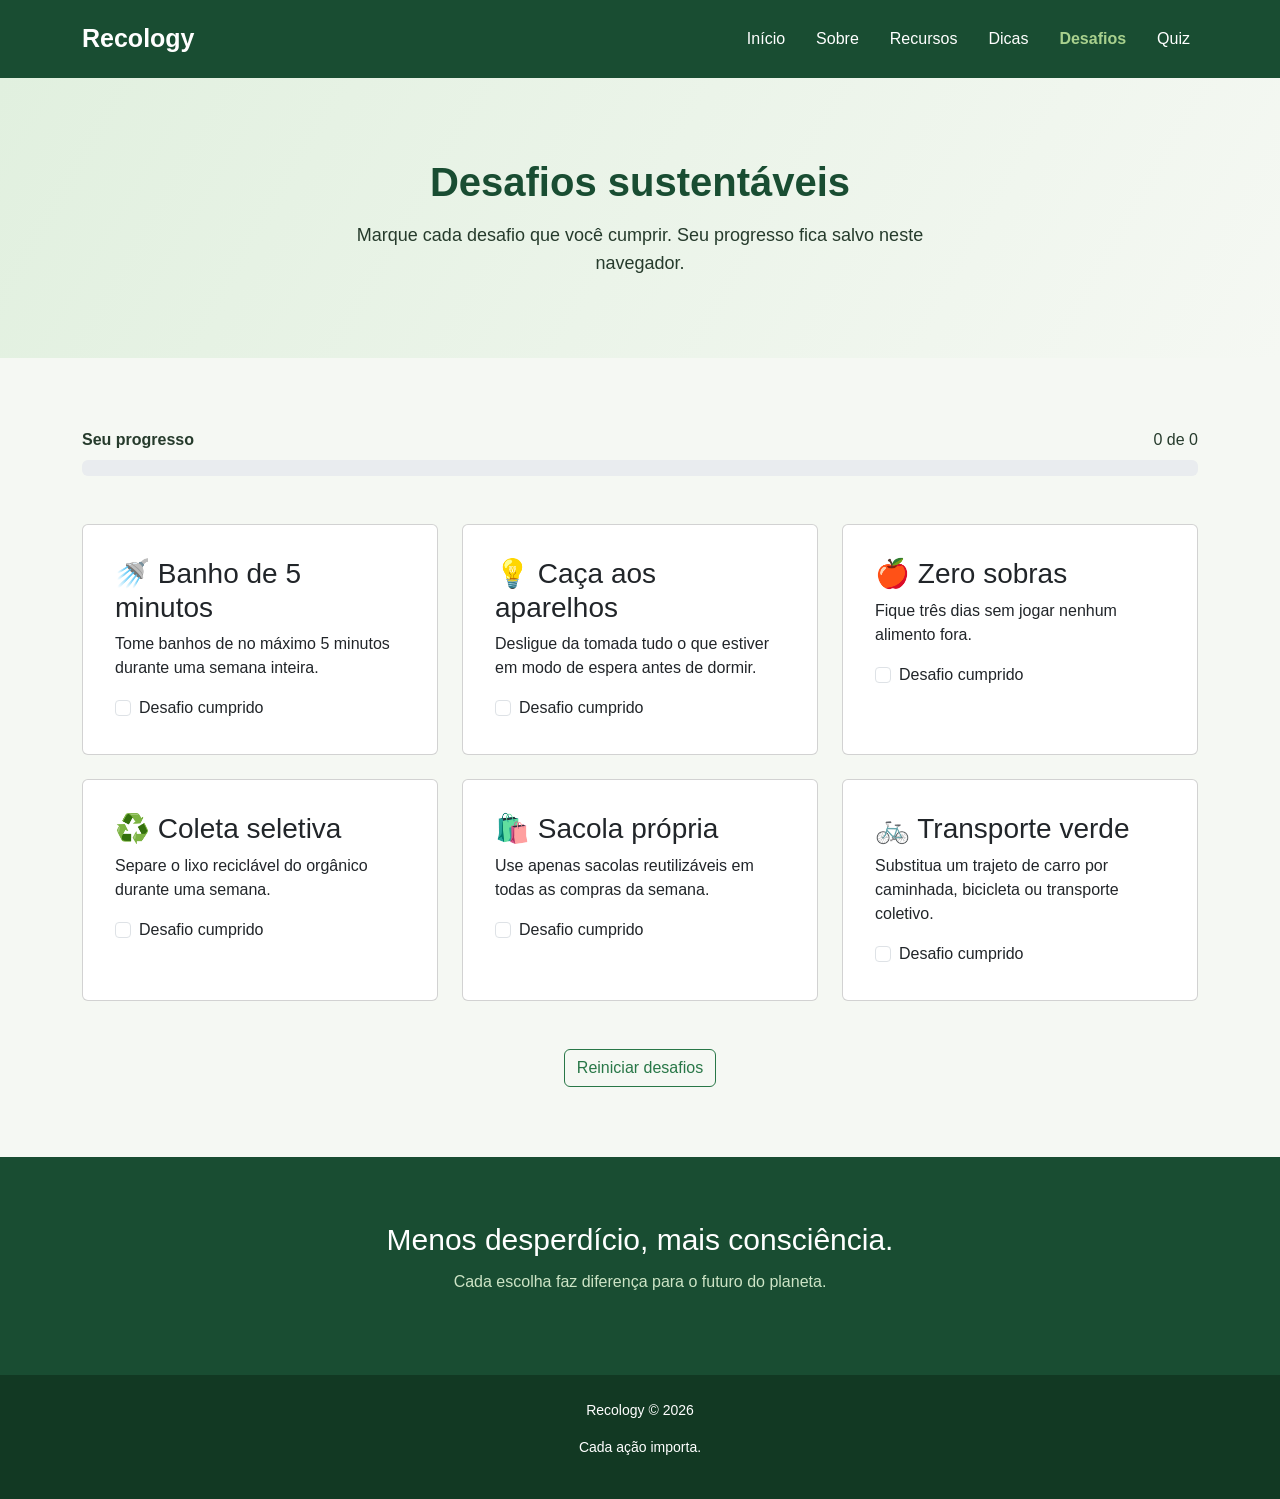
==== desafios.html @ abe6e10a "Mudanças no CSS, mudanças no Index, adicionada a página de Desafios junto á um JavaScript e uma pági" ====
<!DOCTYPE html>
<html lang="pt-BR">

<head>
    <meta charset="UTF-8">
    <meta name="viewport" content="width=device-width, initial-scale=1.0">

    <title>Desafios | Recology</title>

    <link href="https://cdn.jsdelivr.net/npm/bootstrap@5.3.3/dist/css/bootstrap.min.css" rel="stylesheet">
    <link rel="stylesheet" href="css/style.css">
</head>

<body>

    <nav class="navbar navbar-expand-lg navbar-dark menu">
        <div class="container">
            <a class="navbar-brand fw-bold" href="index.html">Recology</a>

            <button class="navbar-toggler" type="button" data-bs-toggle="collapse" data-bs-target="#menuNavegacao">
                <span class="navbar-toggler-icon"></span>
            </button>

            <div class="collapse navbar-collapse" id="menuNavegacao">
                <ul class="navbar-nav ms-auto">
                    <li class="nav-item"><a class="nav-link" href="index.html">Início</a></li>
                    <li class="nav-item"><a class="nav-link" href="sobre.html">Sobre</a></li>
                    <li class="nav-item"><a class="nav-link" href="recursos.html">Recursos</a></li>
                    <li class="nav-item"><a class="nav-link" href="dicas.html">Dicas</a></li>
                    <li class="nav-item"><a class="nav-link active" href="desafios.html">Desafios</a></li>
                    <li class="nav-item"><a class="nav-link" href="quiz.html">Quiz</a></li>
                </ul>
            </div>
        </div>
    </nav>

    <header class="topo">
        <div class="container">
            <h1>Desafios sustentáveis</h1>
            <p>Marque cada desafio que você cumprir. Seu progresso fica salvo neste navegador.</p>
        </div>
    </header>

    <section class="secao">
        <div class="container">

            <!-- PROGRESSO -->
            <div class="mb-5">
                <div class="d-flex justify-content-between mb-2">
                    <strong>Seu progresso</strong>
                    <span id="textoProgresso">0 de 0</span>
                </div>
                <div class="progress">
                    <div class="progress-bar" id="barraProgresso" role="progressbar" style="width: 0%">0%</div>
                </div>
            </div>

            <!-- DESAFIOS -->
            <div class="row g-4">

                <div class="col-md-6 col-lg-4">
                    <div class="card card-desafio h-100 p-3">
                        <div class="card-body">
                            <h3>🚿 Banho de 5 minutos</h3>
                            <p>Tome banhos de no máximo 5 minutos durante uma semana inteira.</p>
                            <div class="form-check">
                                <input class="form-check-input check" type="checkbox" id="d1" data-id="d1">
                                <label class="form-check-label" for="d1">Desafio cumprido</label>
                            </div>
                        </div>
                    </div>
                </div>

                <div class="col-md-6 col-lg-4">
                    <div class="card card-desafio h-100 p-3">
                        <div class="card-body">
                            <h3>💡 Caça aos aparelhos</h3>
                            <p>Desligue da tomada tudo o que estiver em modo de espera antes de dormir.</p>
                            <div class="form-check">
                                <input class="form-check-input check" type="checkbox" id="d2" data-id="d2">
                                <label class="form-check-label" for="d2">Desafio cumprido</label>
                            </div>
                        </div>
                    </div>
                </div>

                <div class="col-md-6 col-lg-4">
                    <div class="card card-desafio h-100 p-3">
                        <div class="card-body">
                            <h3>🍎 Zero sobras</h3>
                            <p>Fique três dias sem jogar nenhum alimento fora.</p>
                            <div class="form-check">
                                <input class="form-check-input check" type="checkbox" id="d3" data-id="d3">
                                <label class="form-check-label" for="d3">Desafio cumprido</label>
                            </div>
                        </div>
                    </div>
                </div>

                <div class="col-md-6 col-lg-4">
                    <div class="card card-desafio h-100 p-3">
                        <div class="card-body">
                            <h3>♻️ Coleta seletiva</h3>
                            <p>Separe o lixo reciclável do orgânico durante uma semana.</p>
                            <div class="form-check">
                                <input class="form-check-input check" type="checkbox" id="d4" data-id="d4">
                                <label class="form-check-label" for="d4">Desafio cumprido</label>
                            </div>
                        </div>
                    </div>
                </div>

                <div class="col-md-6 col-lg-4">
                    <div class="card card-desafio h-100 p-3">
                        <div class="card-body">
                            <h3>🛍️ Sacola própria</h3>
                            <p>Use apenas sacolas reutilizáveis em todas as compras da semana.</p>
                            <div class="form-check">
                                <input class="form-check-input check" type="checkbox" id="d5" data-id="d5">
                                <label class="form-check-label" for="d5">Desafio cumprido</label>
                            </div>
                        </div>
                    </div>
                </div>

                <div class="col-md-6 col-lg-4">
                    <div class="card card-desafio h-100 p-3">
                        <div class="card-body">
                            <h3>🚲 Transporte verde</h3>
                            <p>Substitua um trajeto de carro por caminhada, bicicleta ou transporte coletivo.</p>
                            <div class="form-check">
                                <input class="form-check-input check" type="checkbox" id="d6" data-id="d6">
                                <label class="form-check-label" for="d6">Desafio cumprido</label>
                            </div>
                        </div>
                    </div>
                </div>

            </div>

            <div class="text-center mt-5">
                <button class="btn btn-outline-success" id="btnReiniciar">Reiniciar desafios</button>
            </div>

        </div>
    </section>

    <section class="frase" id="mensagemFinal">
        <div class="container">
            <h2>Menos desperdício, mais consciência.</h2>
            <p id="mensagemProgresso">Cada escolha faz diferença para o futuro do planeta.</p>
        </div>
    </section>

    <footer>
        <div class="container">
            <p>Recology © 2026</p>
            <p>Cada ação importa.</p>
        </div>
    </footer>

    <script src="https://cdn.jsdelivr.net/npm/bootstrap@5.3.3/dist/js/bootstrap.bundle.min.js"></script>
    <script src="js/desafios.js"></script>
</body>
</html>
---- css/style.css ----
/* CONFIGURAÇÕES GERAIS */

* {
    margin: 0;
    padding: 0;
    box-sizing: border-box;
}

html {
    scroll-behavior: smooth;
}

body {
    background-color: #f5f8f3;
    color: #263b2c;
    font-family: Arial, sans-serif;
}

/* MENU */

.menu {
    background-color: #194d32;
    padding: 15px 0;
}

.navbar-brand {
    font-size: 25px;
}

.navbar-brand span {
    color: #a9d18e;
}

.nav-link {
    color: white !important;
    margin-left: 15px;
    transition: 0.3s;
}

.nav-link:hover,
.nav-link.active {
    color: #a9d18e !important;
}

.nav-link.active {
    font-weight: bold;
}

/* INÍCIO */

.inicio {
    min-height: 520px;
    padding: 120px 0;
    display: flex;
    align-items: center;
    background: linear-gradient(120deg, #e1f0df, #f5f8f3);
}

.conteudo h1 {
    font-size: 48px;
    color: #194d32;
    font-weight: bold;
    margin-bottom: 20px;
}

.conteudo p {
    font-size: 18px;
    line-height: 1.7;
    margin-bottom: 30px;
}

/* IMAGEM DO INÍCIO */

.imagem-inicio {
    display: block;
    width: 100%;
    max-height: 380px;
    object-fit: cover;
    border-radius: 20px;
    margin-top: 35px;
    border: 6px solid white;
    box-shadow: 0 12px 30px rgba(25, 77, 50, 0.25);
    transition: 0.4s;
}

.imagem-inicio:hover {
    transform: scale(1.02);
    box-shadow: 0 16px 40px rgba(25, 77, 50, 0.35);
}

/* BOTÃO */

.btn-success {
    background-color: #287747;
    border-color: #287747;
}

.btn-success:hover {
    background-color: #194d32;
    border-color: #194d32;
}

.btn-outline-success {
    color: #287747;
    border-color: #287747;
}

.btn-outline-success:hover {
    background-color: #287747;
    border-color: #287747;
}

/* TÍTULOS DE SEÇÃO */

.titulo {
    color: #194d32;
    font-weight: bold;
    margin-bottom: 10px;
}

.subtitulo {
    color: #5b7262;
    margin-bottom: 30px;
}

/* RECURSOS INICIO */

.recursos {
    padding: 80px 0;
    background-color: #eaf2e7;
    text-align: center;
}

.card-recurso {
    border: none;
    border-radius: 14px;
    padding-top: 20px;
    box-shadow: 0 4px 15px rgba(0,0,0,0.06);
    transition: 0.3s;
}

.card-recurso:hover {
    transform: translateY(-8px);
    box-shadow: 0 8px 20px rgba(0,0,0,0.12);
}

.icone {
    font-size: 45px;
    padding-top: 10px;
}

.card-recurso h3 {
    color: #287747;
    font-size: 22px;
    font-weight: bold;
}

.card-recurso p {
    line-height: 1.6;
    font-size: 15px;
}

/* FRASE */

.frase {
    background-color: #194d32;
    color: white;
    padding: 65px 0;
    text-align: center;
}

.frase h2 {
    font-size: 30px;
    margin-bottom: 12px;
}

.frase p {
    color: #cde4c6;
}

/* RODAPÉ */

footer {
    background-color: #123923;
    color: white;
    text-align: center;
    padding: 25px 0;
    font-size: 14px;
}

/* ============================
   PÁGINAS DE DENTRO DO SITE
   ============================ */

.topo {
    background: linear-gradient(120deg, #e1f0df, #f5f8f3);
    padding: 80px 0;
    text-align: center;
}

.topo h1 {
    color: #194d32;
    font-weight: bold;
    margin-bottom: 15px;
}

.topo p {
    font-size: 18px;
    max-width: 650px;
    margin: 0 auto;
    line-height: 1.6;
}

.secao {
    padding: 70px 0;
}

.fundo-verde {
    background-color: #eaf2e7;
}

/* SOBRE */

.sobre {
    padding: 70px 0;
}

.sobre p {
    line-height: 1.8;
    font-size: 17px;
}

.emoji-sobre {
    font-size: 110px;
    text-align: center;
    background-color: #e1f0df;
    border-radius: 20px;
    padding: 40px 0;
}

.card-numero {
    background-color: white;
    border-radius: 14px;
    padding: 28px 15px;
    text-align: center;
    box-shadow: 0 4px 15px rgba(0,0,0,0.06);
    height: 100%;
}

.card-numero .numero {
    font-size: 38px;
    font-weight: bold;
    color: #287747;
}

.card-numero p {
    font-size: 14px;
    margin-top: 8px;
    line-height: 1.5;
}

.card-valor {
    background-color: white;
    border-left: 5px solid #287747;
    border-radius: 10px;
    padding: 20px;
    height: 100%;
    box-shadow: 0 4px 15px rgba(0,0,0,0.05);
}

.card-valor h3 {
    font-size: 20px;
    color: #287747;
    font-weight: bold;
}

/* RESPONSIVIDADE */

@media (max-width: 768px) {

    .inicio {
        padding: 80px 0;
    }

    .conteudo h1 {
        font-size: 36px;
    }

    .imagem-inicio {
        max-height: 260px;
        border-width: 4px;
        border-radius: 14px;
    }

    .sobre,
    .recursos,
    .secao,
    .bloco {
        padding: 55px 0;
    }

    .topo {
        padding: 60px 0;
    }

    .quiz {
        padding: 22px;
    }

}

@media (max-width: 500px) {

    .conteudo h1 {
        font-size: 30px;
    }

    .conteudo p {
        font-size: 16px;
    }

}
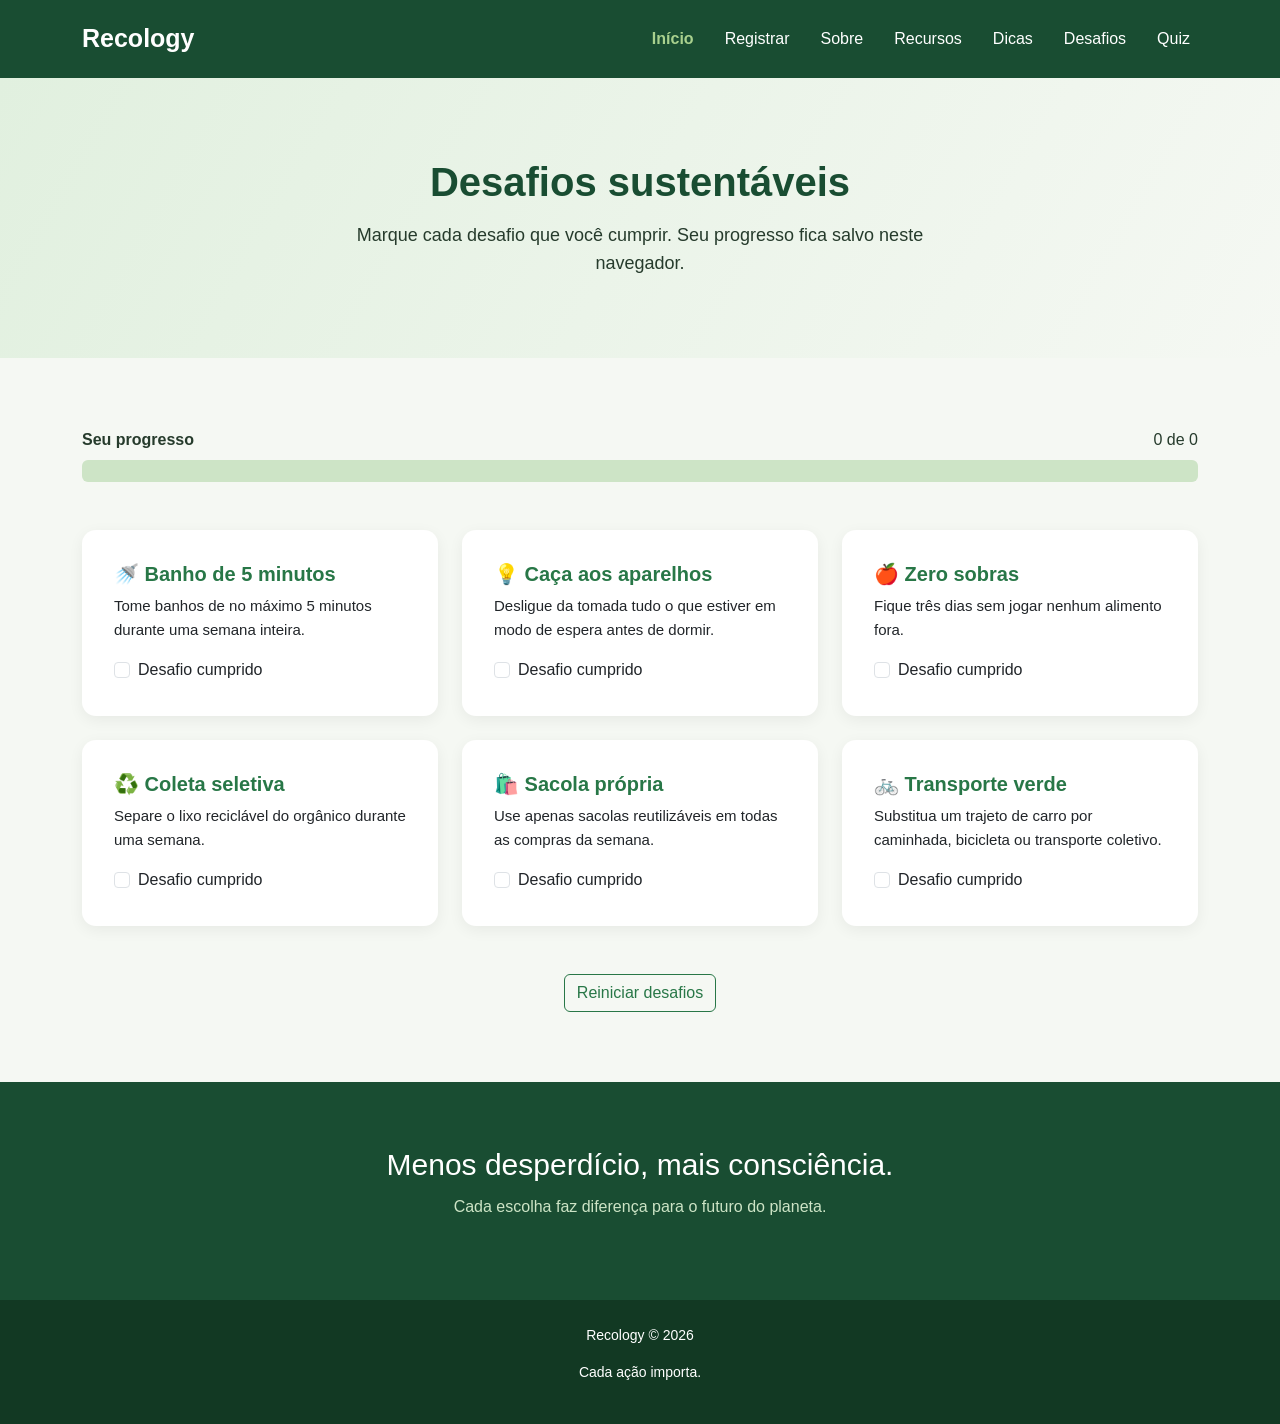
==== commit 221f4c0b: "Mudanças no Index, Sobre e desafios, página de recursos adicionada e adições no CSS" ====
--- a/desafios.html
+++ b/desafios.html
@@ -13,26 +13,29 @@
 
 <body>
 
-    <nav class="navbar navbar-expand-lg navbar-dark menu">
+    <nav class="navbar navbar-expand-lg navbar-dark menu" aria-label="Menu principal">
         <div class="container">
-            <a class="navbar-brand fw-bold" href="index.html">Recology</a>
+        <a class="navbar-brand fw-bold" href="index.html">Recology</a>
 
-            <button class="navbar-toggler" type="button" data-bs-toggle="collapse" data-bs-target="#menuNavegacao">
+            <button class="navbar-toggler" type="button" data-bs-toggle="collapse" data-bs-target="#menuNavegacao" aria-controls="menuNavegacao" aria-expanded="false" aria-label="Abrir menu">
                 <span class="navbar-toggler-icon"></span>
             </button>
 
             <div class="collapse navbar-collapse" id="menuNavegacao">
                 <ul class="navbar-nav ms-auto">
-                    <li class="nav-item"><a class="nav-link" href="index.html">Início</a></li>
+                    <li class="nav-item"><a class="nav-link active" href="index.html">Início</a></li>
+                    <li class="nav-item"><a class="nav-link" href="registro.html">Registrar</a></li>
                     <li class="nav-item"><a class="nav-link" href="sobre.html">Sobre</a></li>
                     <li class="nav-item"><a class="nav-link" href="recursos.html">Recursos</a></li>
                     <li class="nav-item"><a class="nav-link" href="dicas.html">Dicas</a></li>
-                    <li class="nav-item"><a class="nav-link active" href="desafios.html">Desafios</a></li>
+                    <li class="nav-item"><a class="nav-link" href="desafios.html">Desafios</a></li>
                     <li class="nav-item"><a class="nav-link" href="quiz.html">Quiz</a></li>
                 </ul>
             </div>
         </div>
     </nav>
+
+    <main>
 
     <header class="topo">
         <div class="container">
@@ -152,6 +155,8 @@
         </div>
     </section>
 
+    </main>
+
     <footer>
         <div class="container">
             <p>Recology © 2026</p>
--- a/css/style.css
+++ b/css/style.css
@@ -274,6 +274,91 @@
     font-weight: bold;
 }
 
+/* DESAFIOS */
+
+.card-desafio {
+    background-color: white;
+    border: none;
+    border-radius: 14px;
+    box-shadow: 0 4px 15px rgba(0,0,0,0.06);
+    transition: 0.3s;
+}
+
+.card-desafio.feito {
+    background-color: #e1f0df;
+    box-shadow: 0 0 0 2px #287747;
+}
+
+.card-desafio h3 {
+    font-size: 20px;
+    color: #287747;
+    font-weight: bold;
+}
+
+.card-desafio p {
+    font-size: 15px;
+    line-height: 1.6;
+}
+
+.form-check-input:checked {
+    background-color: #287747;
+    border-color: #287747;
+}
+
+.progress {
+    height: 22px;
+    background-color: #cde4c6;
+}
+
+.progress-bar {
+    background-color: #287747;
+    transition: width 0.4s;
+}
+
+/* RECURSOS (PÁGINA) */
+
+.bloco {
+    padding: 70px 0;
+}
+
+.bloco:nth-of-type(even) {
+    background-color: #eaf2e7;
+}
+
+.bloco h2 {
+    color: #194d32;
+    font-weight: bold;
+    margin-bottom: 15px;
+}
+
+.bloco p {
+    line-height: 1.8;
+}
+
+.bloco ul {
+    padding-left: 20px;
+    line-height: 1.9;
+}
+
+.emoji {
+    font-size: 90px;
+    text-align: center;
+    background-color: white;
+    border-radius: 20px;
+    padding: 40px 0;
+    box-shadow: 0 4px 15px rgba(0,0,0,0.06);
+}
+
+.curiosidade {
+    background-color: #194d32;
+    color: white;
+    border-radius: 12px;
+    padding: 18px 22px;
+    margin-top: 20px;
+    font-size: 15px;
+    line-height: 1.6;
+}
+
 /* RESPONSIVIDADE */
 
 @media (max-width: 768px) {
